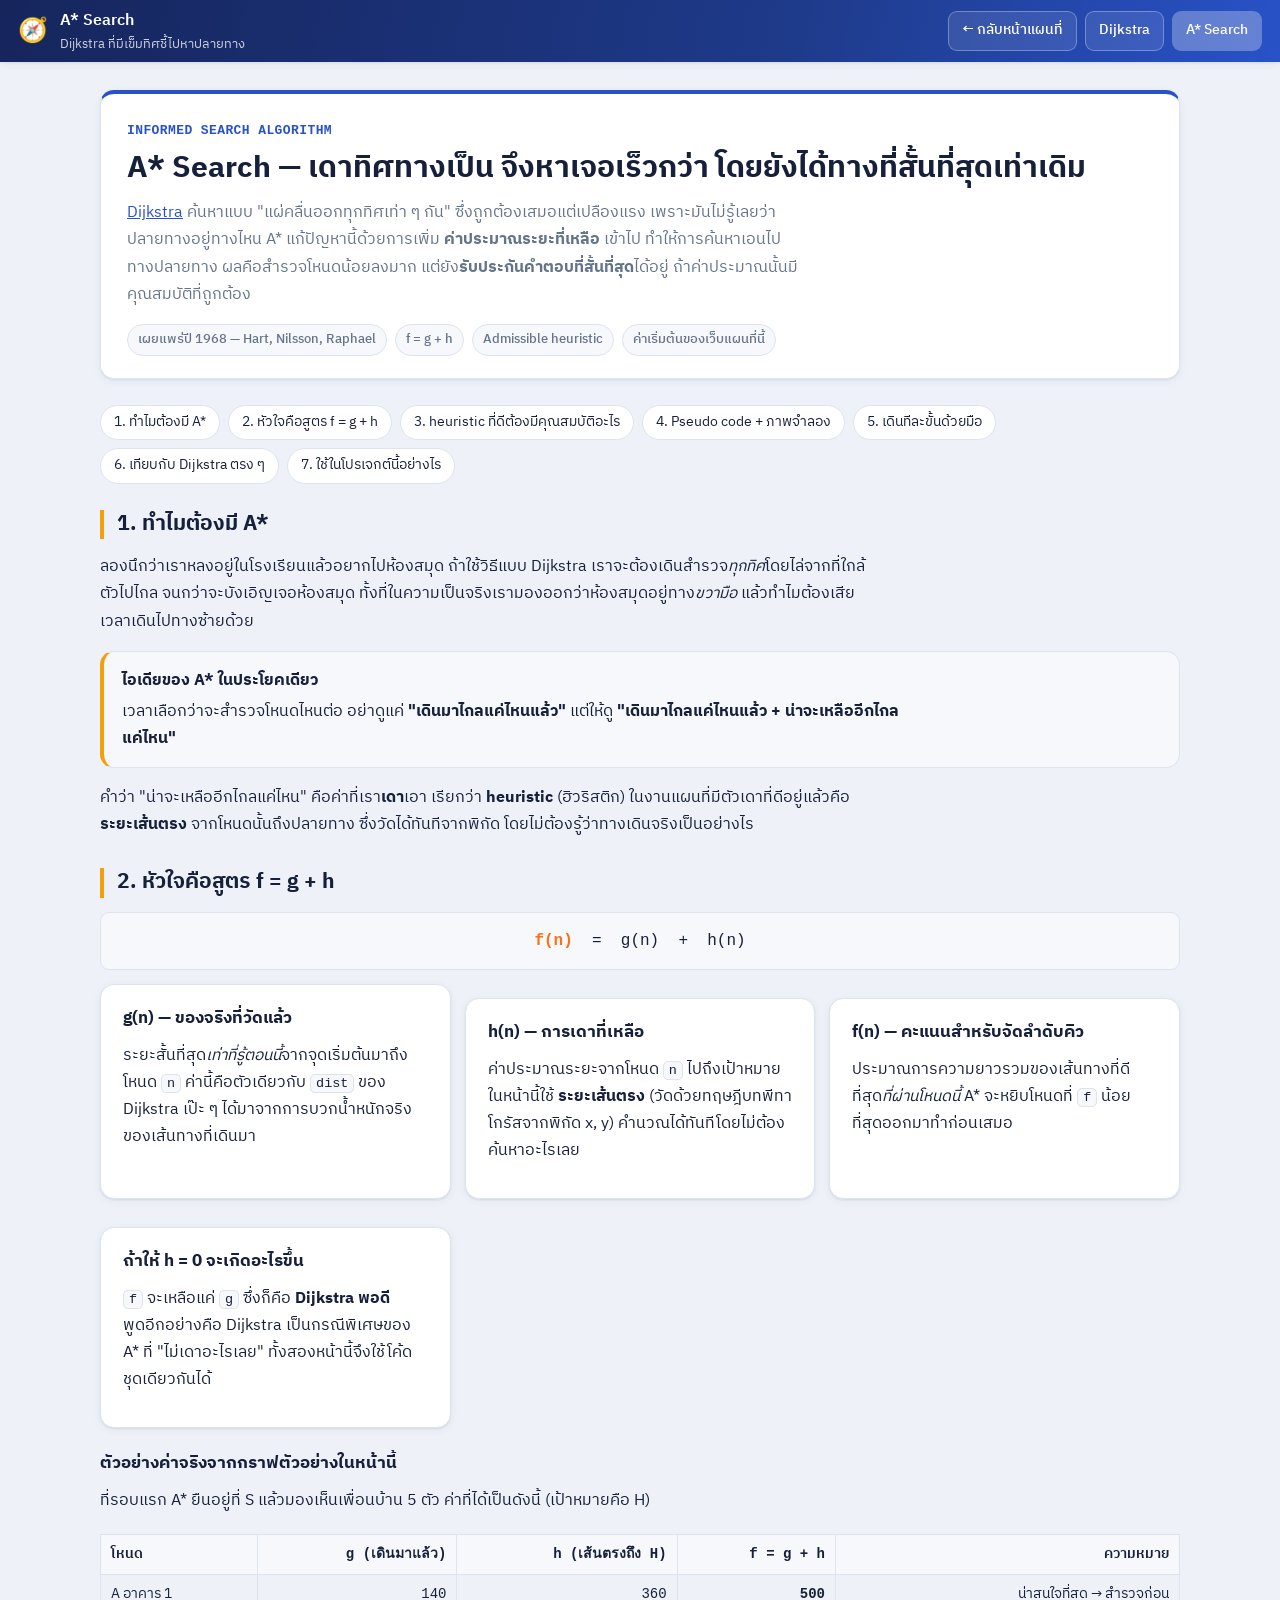
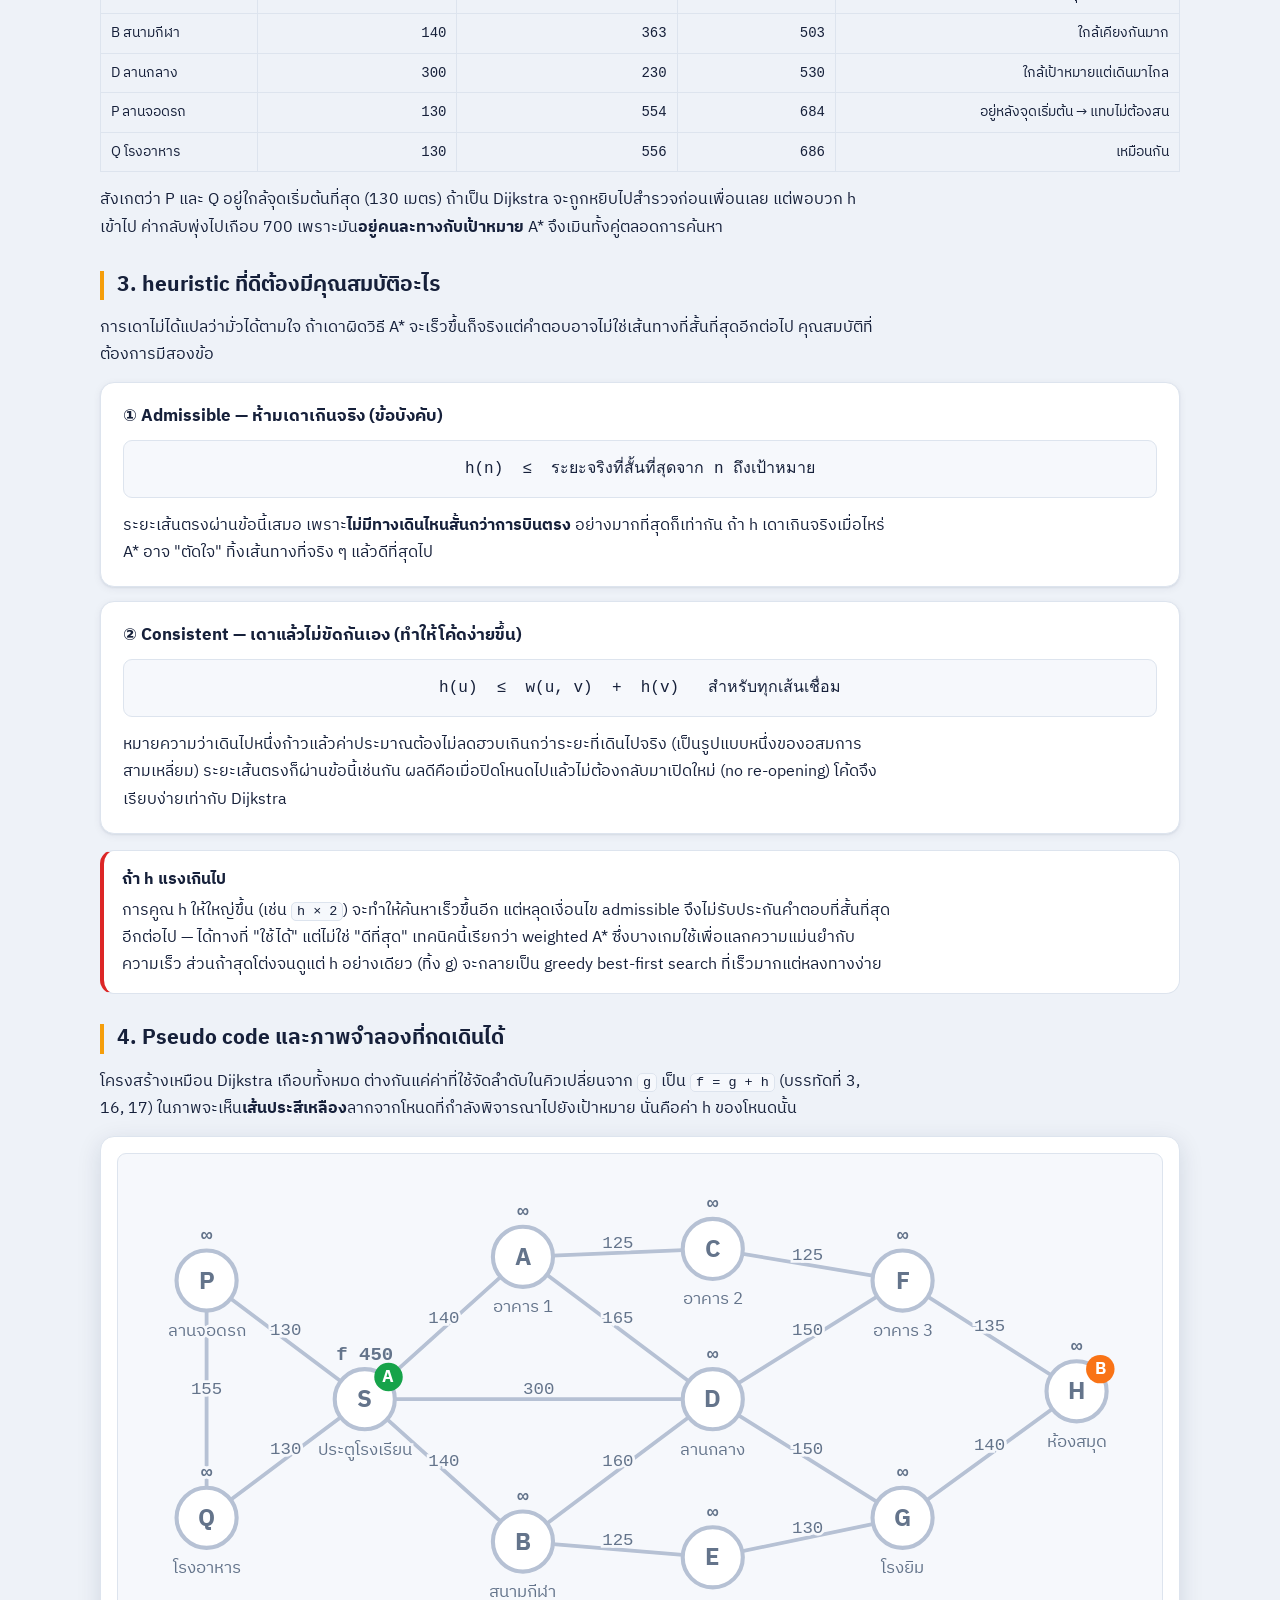
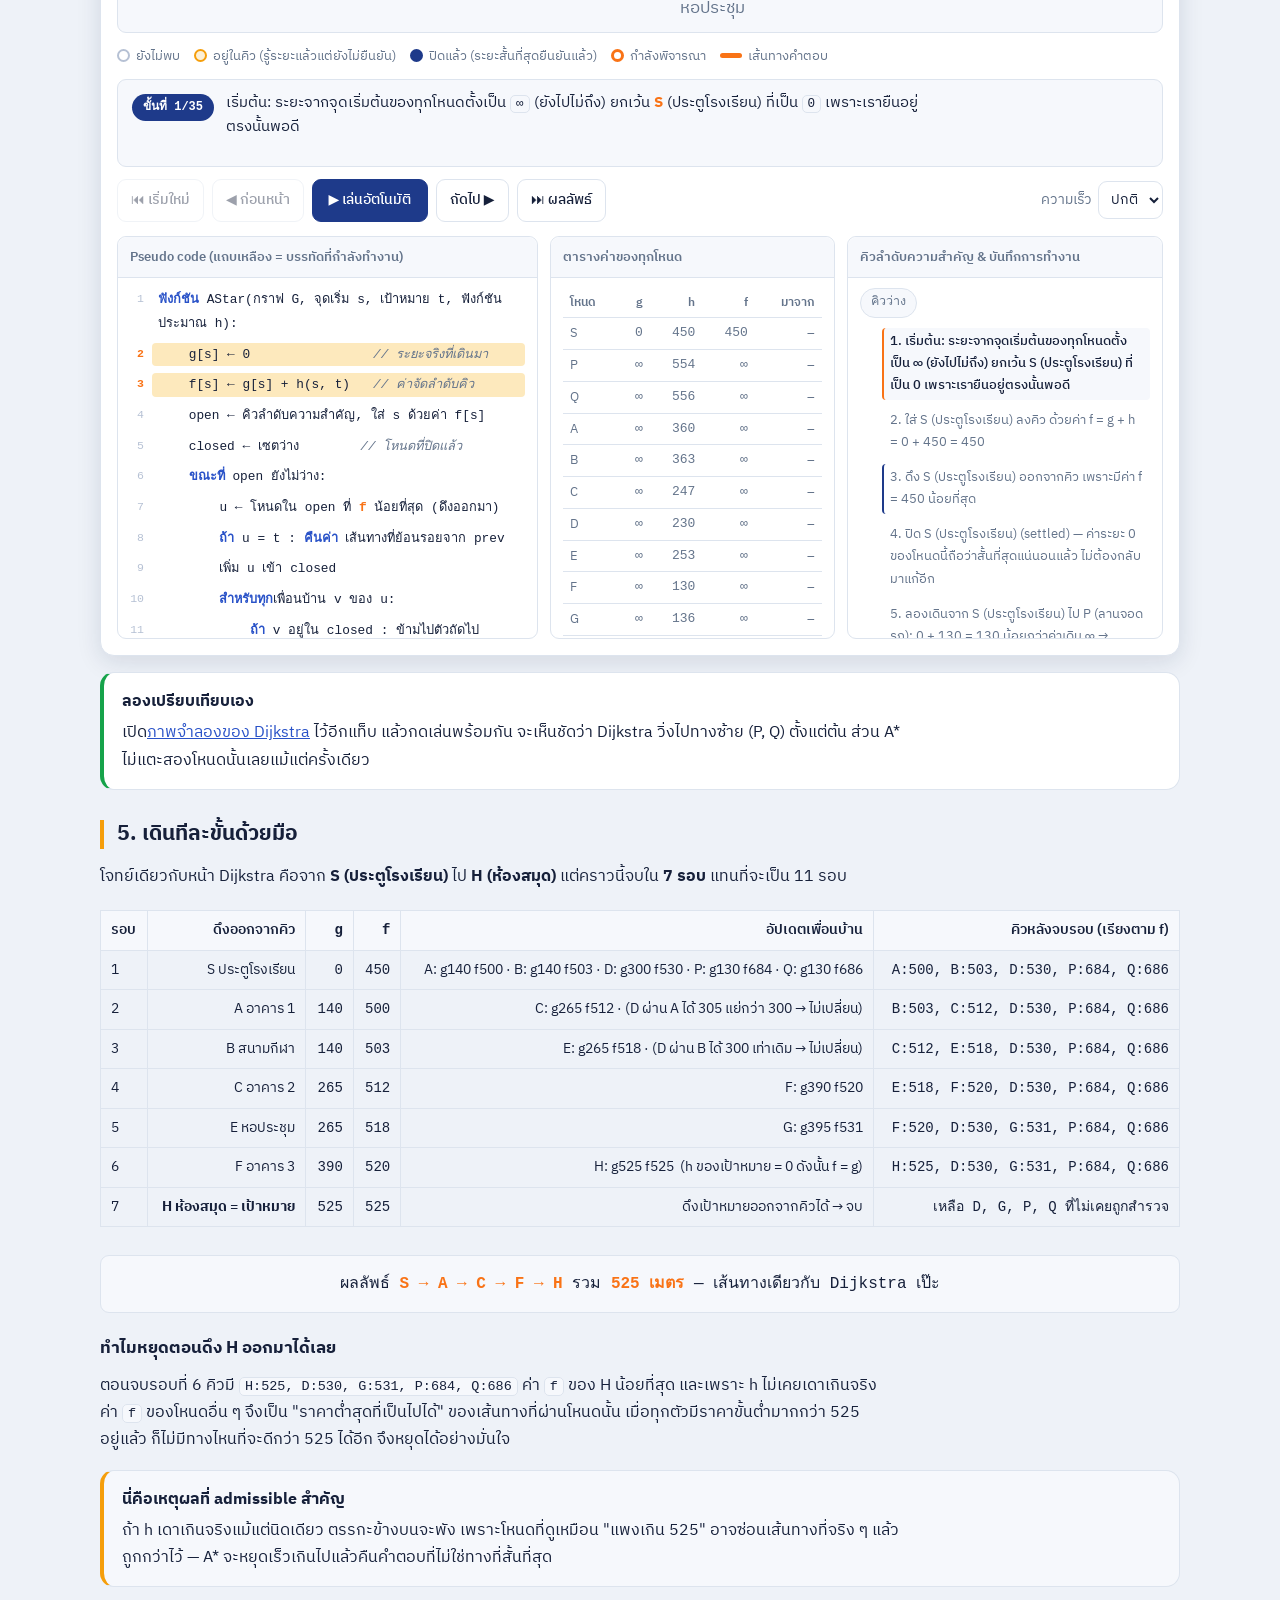
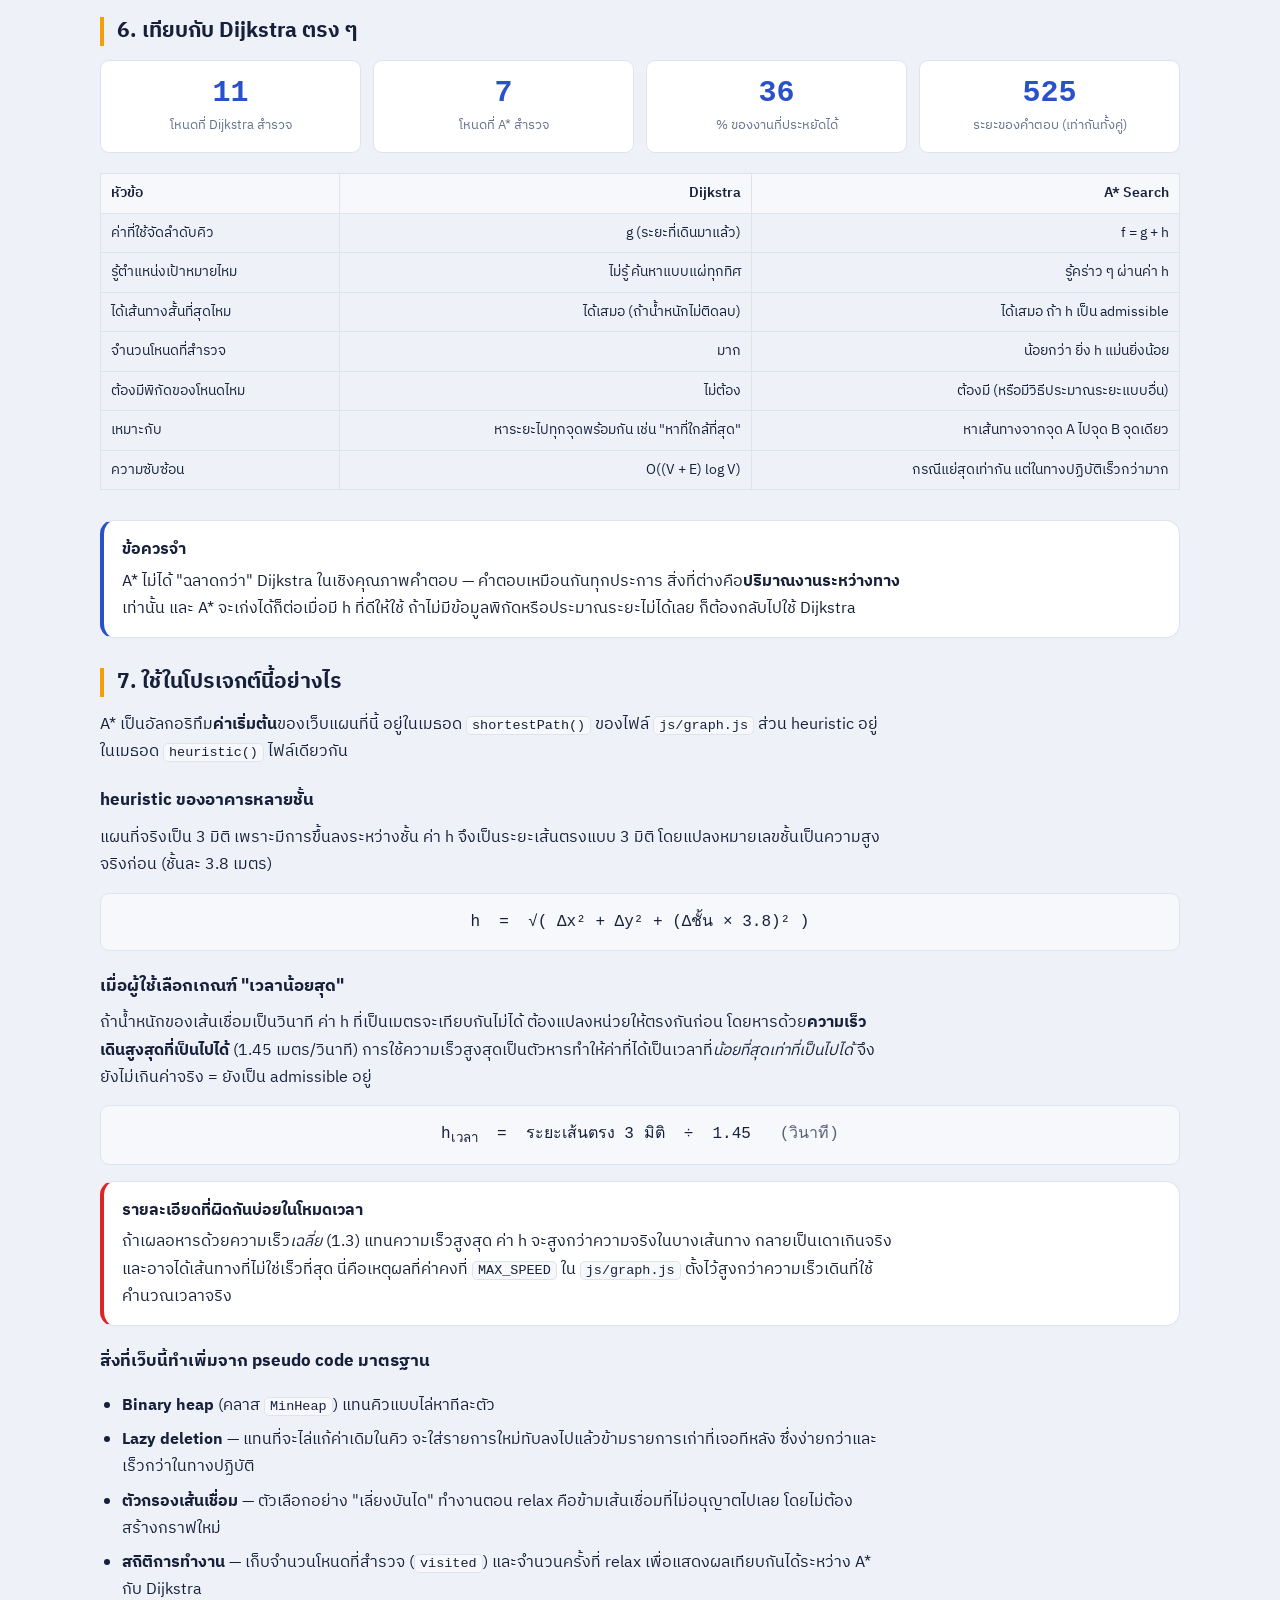
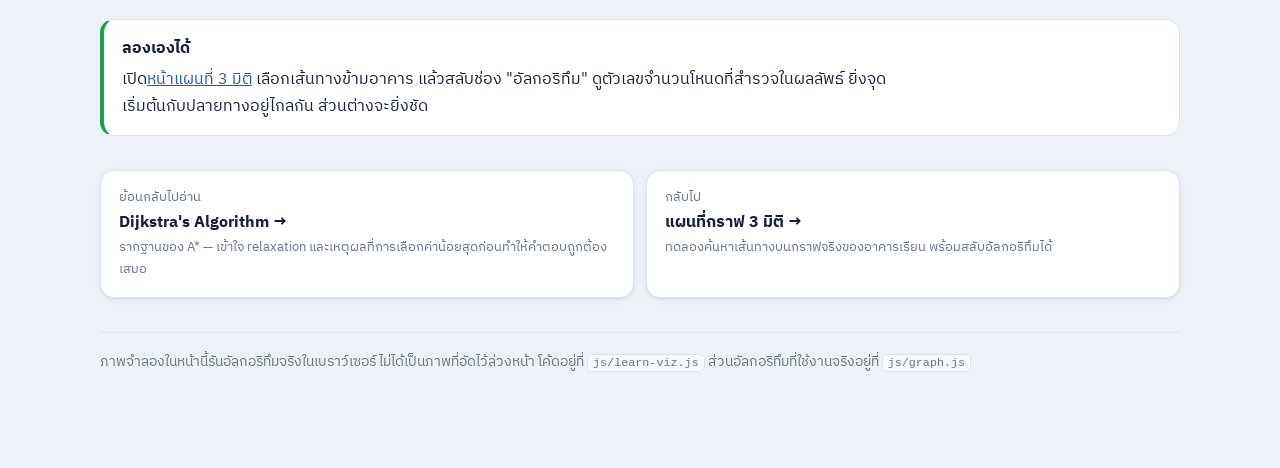
==== astar.html @ 586e984d "เพิ่มหน้าอธิบายอัลกอริทึม Dijkstra และ A* Search หน้าละ 7 หัวข้อ ตั้งแต่แนวคิด pseudo code (ภาษาไทย)" ====
<!DOCTYPE html>
<html lang="th">
<head>
<meta charset="utf-8">
<meta name="viewport" content="width=device-width, initial-scale=1, viewport-fit=cover">
<title>A* Search — อธิบายทีละขั้นพร้อมภาพจำลอง</title>
<meta name="description" content="อธิบายอัลกอริทึม A* Search ตั้งแต่แนวคิด f = g + h ฟังก์ชัน heuristic pseudo code ตัวอย่างการทำงานทีละขั้น จนถึงภาพจำลองแบบกดเล่นได้">
<meta name="theme-color" content="#1e3a8a">
<link rel="preconnect" href="https://fonts.googleapis.com">
<link rel="preconnect" href="https://fonts.gstatic.com" crossorigin>
<link href="https://fonts.googleapis.com/css2?family=IBM+Plex+Sans+Thai:wght@400;500;600;700&display=swap" rel="stylesheet">
<link rel="stylesheet" href="css/learn.css">
<link rel="icon" href="data:image/svg+xml,<svg xmlns='http://www.w3.org/2000/svg' viewBox='0 0 100 100'><text y='.9em' font-size='90'>🧭</text></svg>">
</head>
<body>

<header class="topbar">
  <div class="brand">
    <span class="brand-mark" aria-hidden="true">🧭</span>
    <div class="brand-text">
      <h1>A* Search</h1>
      <p>Dijkstra ที่มีเข็มทิศชี้ไปหาปลายทาง</p>
    </div>
  </div>
  <nav class="topbar-actions">
    <a href="index.html">← กลับหน้าแผนที่</a>
    <a href="dijkstra.html">Dijkstra</a>
    <a href="astar.html" class="is-current">A* Search</a>
  </nav>
</header>

<main class="doc">

  <div class="hero">
    <p class="eyebrow">Informed Search Algorithm</p>
    <h2>A* Search — เดาทิศทางเป็น จึงหาเจอเร็วกว่า โดยยังได้ทางที่สั้นที่สุดเท่าเดิม</h2>
    <p>
      <a href="dijkstra.html">Dijkstra</a> ค้นหาแบบ "แผ่คลื่นออกทุกทิศเท่า ๆ กัน" ซึ่งถูกต้องเสมอแต่เปลืองแรง
      เพราะมันไม่รู้เลยว่าปลายทางอยู่ทางไหน  A* แก้ปัญหานี้ด้วยการเพิ่ม
      <strong>ค่าประมาณระยะที่เหลือ</strong> เข้าไป ทำให้การค้นหาเอนไปทางปลายทาง
      ผลคือสำรวจโหนดน้อยลงมาก แต่ยัง<strong>รับประกันคำตอบที่สั้นที่สุด</strong>ได้อยู่
      ถ้าค่าประมาณนั้นมีคุณสมบัติที่ถูกต้อง
    </p>
    <div class="hero-tags">
      <span class="tag">เผยแพร่ปี 1968 — Hart, Nilsson, Raphael</span>
      <span class="tag">f = g + h</span>
      <span class="tag">Admissible heuristic</span>
      <span class="tag">ค่าเริ่มต้นของเว็บแผนที่นี้</span>
    </div>
  </div>

  <ul class="toc">
    <li><a href="#why">1. ทำไมต้องมี A*</a></li>
    <li><a href="#fgh">2. หัวใจคือสูตร f = g + h</a></li>
    <li><a href="#heuristic">3. heuristic ที่ดีต้องมีคุณสมบัติอะไร</a></li>
    <li><a href="#pseudo">4. Pseudo code + ภาพจำลอง</a></li>
    <li><a href="#walk">5. เดินทีละขั้นด้วยมือ</a></li>
    <li><a href="#compare">6. เทียบกับ Dijkstra ตรง ๆ</a></li>
    <li><a href="#project">7. ใช้ในโปรเจกต์นี้อย่างไร</a></li>
  </ul>

  <!-- ============================================================ -->
  <section class="block" id="why">
    <h3>1. ทำไมต้องมี A*</h3>

    <p>
      ลองนึกว่าเราหลงอยู่ในโรงเรียนแล้วอยากไปห้องสมุด ถ้าใช้วิธีแบบ Dijkstra
      เราจะต้องเดินสำรวจ<em>ทุกทิศ</em>โดยไล่จากที่ใกล้ตัวไปไกล จนกว่าจะบังเอิญเจอห้องสมุด
      ทั้งที่ในความเป็นจริงเรามองออกว่าห้องสมุดอยู่ทาง<em>ขวามือ</em> แล้วทำไมต้องเสียเวลาเดินไปทางซ้ายด้วย
    </p>

    <div class="callout key">
      <strong class="callout-title">ไอเดียของ A* ในประโยคเดียว</strong>
      <p>
        เวลาเลือกว่าจะสำรวจโหนดไหนต่อ อย่าดูแค่ <strong>"เดินมาไกลแค่ไหนแล้ว"</strong>
        แต่ให้ดู <strong>"เดินมาไกลแค่ไหนแล้ว + น่าจะเหลืออีกไกลแค่ไหน"</strong>
      </p>
    </div>

    <p>
      คำว่า "น่าจะเหลืออีกไกลแค่ไหน" คือค่าที่เรา<strong>เดา</strong>เอา เรียกว่า
      <strong>heuristic</strong> (ฮิวริสติก) ในงานแผนที่มีตัวเดาที่ดีอยู่แล้วคือ
      <strong>ระยะเส้นตรง</strong> จากโหนดนั้นถึงปลายทาง ซึ่งวัดได้ทันทีจากพิกัด
      โดยไม่ต้องรู้ว่าทางเดินจริงเป็นอย่างไร
    </p>
  </section>

  <!-- ============================================================ -->
  <section class="block" id="fgh">
    <h3>2. หัวใจคือสูตร f = g + h</h3>

    <div class="formula">
      <b>f(n)</b> &nbsp;=&nbsp; g(n) &nbsp;+&nbsp; h(n)
    </div>

    <div class="grid-2">
      <div class="card">
        <h4>g(n) — ของจริงที่วัดแล้ว</h4>
        <p>
          ระยะสั้นที่สุด<em>เท่าที่รู้ตอนนี้</em>จากจุดเริ่มต้นมาถึงโหนด <code>n</code>
          ค่านี้คือตัวเดียวกับ <code>dist</code> ของ Dijkstra เป๊ะ ๆ ได้มาจากการบวกน้ำหนักจริงของเส้นทางที่เดินมา
        </p>
      </div>
      <div class="card">
        <h4>h(n) — การเดาที่เหลือ</h4>
        <p>
          ค่าประมาณระยะจากโหนด <code>n</code> ไปถึงเป้าหมาย
          ในหน้านี้ใช้ <strong>ระยะเส้นตรง</strong> (วัดด้วยทฤษฎีบทพีทาโกรัสจากพิกัด x, y)
          คำนวณได้ทันทีโดยไม่ต้องค้นหาอะไรเลย
        </p>
      </div>
      <div class="card">
        <h4>f(n) — คะแนนสำหรับจัดลำดับคิว</h4>
        <p>
          ประมาณการความยาวรวมของเส้นทางที่ดีที่สุด<em>ที่ผ่านโหนดนี้</em>
          A* จะหยิบโหนดที่ <code>f</code> น้อยที่สุดออกมาทำก่อนเสมอ
        </p>
      </div>
      <div class="card">
        <h4>ถ้าให้ h = 0 จะเกิดอะไรขึ้น</h4>
        <p>
          <code>f</code> จะเหลือแค่ <code>g</code> ซึ่งก็คือ <strong>Dijkstra พอดี</strong><br>
          พูดอีกอย่างคือ Dijkstra เป็นกรณีพิเศษของ A* ที่ "ไม่เดาอะไรเลย"
          ทั้งสองหน้านี้จึงใช้โค้ดชุดเดียวกันได้
        </p>
      </div>
    </div>

    <h4>ตัวอย่างค่าจริงจากกราฟตัวอย่างในหน้านี้</h4>
    <p>
      ที่รอบแรก A* ยืนอยู่ที่ S แล้วมองเห็นเพื่อนบ้าน 5 ตัว ค่าที่ได้เป็นดังนี้ (เป้าหมายคือ H)
    </p>
    <div class="tbl-wrap">
      <table class="tbl">
        <thead>
          <tr><th>โหนด</th><th class="num">g (เดินมาแล้ว)</th><th class="num">h (เส้นตรงถึง H)</th><th class="num">f = g + h</th><th>ความหมาย</th></tr>
        </thead>
        <tbody>
          <tr><td>A อาคาร 1</td><td class="num">140</td><td class="num">360</td><td class="num"><strong>500</strong></td><td>น่าสนใจที่สุด → สำรวจก่อน</td></tr>
          <tr><td>B สนามกีฬา</td><td class="num">140</td><td class="num">363</td><td class="num">503</td><td>ใกล้เคียงกันมาก</td></tr>
          <tr><td>D ลานกลาง</td><td class="num">300</td><td class="num">230</td><td class="num">530</td><td>ใกล้เป้าหมายแต่เดินมาไกล</td></tr>
          <tr><td>P ลานจอดรถ</td><td class="num">130</td><td class="num">554</td><td class="num">684</td><td>อยู่หลังจุดเริ่มต้น → แทบไม่ต้องสน</td></tr>
          <tr><td>Q โรงอาหาร</td><td class="num">130</td><td class="num">556</td><td class="num">686</td><td>เหมือนกัน</td></tr>
        </tbody>
      </table>
    </div>
    <p>
      สังเกตว่า P และ Q อยู่ใกล้จุดเริ่มต้นที่สุด (130 เมตร) ถ้าเป็น Dijkstra จะถูกหยิบไปสำรวจก่อนเพื่อนเลย
      แต่พอบวก h เข้าไป ค่ากลับพุ่งไปเกือบ 700 เพราะมัน<strong>อยู่คนละทางกับเป้าหมาย</strong>
      A* จึงเมินทั้งคู่ตลอดการค้นหา
    </p>
  </section>

  <!-- ============================================================ -->
  <section class="block" id="heuristic">
    <h3>3. heuristic ที่ดีต้องมีคุณสมบัติอะไร</h3>

    <p>
      การเดาไม่ได้แปลว่ามั่วได้ตามใจ ถ้าเดาผิดวิธี A* จะเร็วขึ้นก็จริงแต่คำตอบอาจไม่ใช่เส้นทางที่สั้นที่สุดอีกต่อไป
      คุณสมบัติที่ต้องการมีสองข้อ
    </p>

    <div class="card">
      <h4>① Admissible — ห้ามเดาเกินจริง (ข้อบังคับ)</h4>
      <div class="formula" style="margin-top:8px">h(n) &nbsp;≤&nbsp; ระยะจริงที่สั้นที่สุดจาก n ถึงเป้าหมาย</div>
      <p style="margin-bottom:0">
        ระยะเส้นตรงผ่านข้อนี้เสมอ เพราะ<strong>ไม่มีทางเดินไหนสั้นกว่าการบินตรง</strong>
        อย่างมากที่สุดก็เท่ากัน ถ้า h เดาเกินจริงเมื่อไหร่ A* อาจ "ตัดใจ" ทิ้งเส้นทางที่จริง ๆ แล้วดีที่สุดไป
      </p>
    </div>

    <div class="card">
      <h4>② Consistent — เดาแล้วไม่ขัดกันเอง (ทำให้โค้ดง่ายขึ้น)</h4>
      <div class="formula" style="margin-top:8px">h(u) &nbsp;≤&nbsp; w(u, v) &nbsp;+&nbsp; h(v) &nbsp;&nbsp;สำหรับทุกเส้นเชื่อม</div>
      <p style="margin-bottom:0">
        หมายความว่าเดินไปหนึ่งก้าวแล้วค่าประมาณต้องไม่ลดฮวบเกินกว่าระยะที่เดินไปจริง
        (เป็นรูปแบบหนึ่งของอสมการสามเหลี่ยม) ระยะเส้นตรงก็ผ่านข้อนี้เช่นกัน
        ผลดีคือเมื่อปิดโหนดไปแล้วไม่ต้องกลับมาเปิดใหม่ (no re-opening) โค้ดจึงเรียบง่ายเท่ากับ Dijkstra
      </p>
    </div>

    <div class="callout warn">
      <strong class="callout-title">ถ้า h แรงเกินไป</strong>
      <p>
        การคูณ h ให้ใหญ่ขึ้น (เช่น <code>h × 2</code>) จะทำให้ค้นหาเร็วขึ้นอีก
        แต่หลุดเงื่อนไข admissible จึงไม่รับประกันคำตอบที่สั้นที่สุดอีกต่อไป — ได้ทางที่ "ใช้ได้" แต่ไม่ใช่ "ดีที่สุด"
        เทคนิคนี้เรียกว่า weighted A* ซึ่งบางเกมใช้เพื่อแลกความแม่นยำกับความเร็ว
        ส่วนถ้าสุดโต่งจนดูแต่ h อย่างเดียว (ทิ้ง g) จะกลายเป็น greedy best-first search ที่เร็วมากแต่หลงทางง่าย
      </p>
    </div>
  </section>

  <!-- ============================================================ -->
  <section class="block" id="pseudo">
    <h3>4. Pseudo code และภาพจำลองที่กดเดินได้</h3>

    <p>
      โครงสร้างเหมือน Dijkstra เกือบทั้งหมด ต่างกันแค่ค่าที่ใช้จัดลำดับในคิวเปลี่ยนจาก <code>g</code> เป็น <code>f = g + h</code>
      (บรรทัดที่ 3, 16, 17)
      ในภาพจะเห็น<strong>เส้นประสีเหลือง</strong>ลากจากโหนดที่กำลังพิจารณาไปยังเป้าหมาย นั่นคือค่า h ของโหนดนั้น
    </p>

    <div class="viz" data-mode="astar">
      <ol class="pc">
<li><span class="k">ฟังก์ชัน</span> AStar(กราฟ G, จุดเริ่ม s, เป้าหมาย t, ฟังก์ชันประมาณ h):</li>
<li>    g[s] ← 0                <span class="c">// ระยะจริงที่เดินมา</span></li>
<li>    f[s] ← g[s] + h(s, t)   <span class="c">// ค่าจัดลำดับคิว</span></li>
<li>    open ← คิวลำดับความสำคัญ, ใส่ s ด้วยค่า f[s]</li>
<li>    closed ← เซตว่าง        <span class="c">// โหนดที่ปิดแล้ว</span></li>
<li>    <span class="k">ขณะที่</span> open ยังไม่ว่าง:</li>
<li>        u ← โหนดใน open ที่ <span class="n">f</span> น้อยที่สุด (ดึงออกมา)</li>
<li>        <span class="k">ถ้า</span> u = t : <span class="k">คืนค่า</span> เส้นทางที่ย้อนรอยจาก prev</li>
<li>        เพิ่ม u เข้า closed</li>
<li>        <span class="k">สำหรับทุก</span>เพื่อนบ้าน v ของ u:</li>
<li>            <span class="k">ถ้า</span> v อยู่ใน closed : ข้ามไปตัวถัดไป</li>
<li>            alt ← g[u] + w(u, v)</li>
<li>            <span class="k">ถ้า</span> alt &lt; g[v] :  <span class="c">// relaxation</span></li>
<li>                g[v] ← alt</li>
<li>                prev[v] ← u</li>
<li>                f[v] ← g[v] + <span class="n">h(v, t)</span>  <span class="c">// ต่างจาก Dijkstra</span></li>
<li>                ใส่ v ลง open ด้วยค่า f[v] (หรืออัปเดตค่าเดิม)</li>
<li>    <span class="k">คืนค่า</span> "ไม่พบเส้นทาง"</li>
      </ol>
    </div>

    <div class="callout tip">
      <strong class="callout-title">ลองเปรียบเทียบเอง</strong>
      <p>
        เปิด<a href="dijkstra.html#pseudo">ภาพจำลองของ Dijkstra</a> ไว้อีกแท็บ แล้วกดเล่นพร้อมกัน
        จะเห็นชัดว่า Dijkstra วิ่งไปทางซ้าย (P, Q) ตั้งแต่ต้น ส่วน A* ไม่แตะสองโหนดนั้นเลยแม้แต่ครั้งเดียว
      </p>
    </div>
  </section>

  <!-- ============================================================ -->
  <section class="block" id="walk">
    <h3>5. เดินทีละขั้นด้วยมือ</h3>

    <p>
      โจทย์เดียวกับหน้า Dijkstra คือจาก <b>S (ประตูโรงเรียน)</b> ไป <b>H (ห้องสมุด)</b>
      แต่คราวนี้จบใน <strong>7 รอบ</strong> แทนที่จะเป็น 11 รอบ
    </p>

    <div class="tbl-wrap">
      <table class="tbl">
        <thead>
          <tr>
            <th>รอบ</th>
            <th>ดึงออกจากคิว</th>
            <th class="num">g</th>
            <th class="num">f</th>
            <th>อัปเดตเพื่อนบ้าน</th>
            <th>คิวหลังจบรอบ (เรียงตาม f)</th>
          </tr>
        </thead>
        <tbody>
          <tr><td>1</td><td>S ประตูโรงเรียน</td><td class="num">0</td><td class="num">450</td>
              <td>A: g140 f500 · B: g140 f503 · D: g300 f530 · P: g130 f684 · Q: g130 f686</td>
              <td class="num">A:500, B:503, D:530, P:684, Q:686</td></tr>
          <tr><td>2</td><td>A อาคาร 1</td><td class="num">140</td><td class="num">500</td>
              <td>C: g265 f512 · (D ผ่าน A ได้ 305 แย่กว่า 300 → ไม่เปลี่ยน)</td>
              <td class="num">B:503, C:512, D:530, P:684, Q:686</td></tr>
          <tr><td>3</td><td>B สนามกีฬา</td><td class="num">140</td><td class="num">503</td>
              <td>E: g265 f518 · (D ผ่าน B ได้ 300 เท่าเดิม → ไม่เปลี่ยน)</td>
              <td class="num">C:512, E:518, D:530, P:684, Q:686</td></tr>
          <tr><td>4</td><td>C อาคาร 2</td><td class="num">265</td><td class="num">512</td>
              <td>F: g390 f520</td>
              <td class="num">E:518, F:520, D:530, P:684, Q:686</td></tr>
          <tr><td>5</td><td>E หอประชุม</td><td class="num">265</td><td class="num">518</td>
              <td>G: g395 f531</td>
              <td class="num">F:520, D:530, G:531, P:684, Q:686</td></tr>
          <tr><td>6</td><td>F อาคาร 3</td><td class="num">390</td><td class="num">520</td>
              <td>H: g525 f525 &nbsp;(h ของเป้าหมาย = 0 ดังนั้น f = g)</td>
              <td class="num">H:525, D:530, G:531, P:684, Q:686</td></tr>
          <tr><td>7</td><td><strong>H ห้องสมุด = เป้าหมาย</strong></td><td class="num">525</td><td class="num">525</td>
              <td>ดึงเป้าหมายออกจากคิวได้ → จบ</td>
              <td class="num">เหลือ D, G, P, Q ที่ไม่เคยถูกสำรวจ</td></tr>
        </tbody>
      </table>
    </div>

    <div class="formula">
      ผลลัพธ์ <b>S → A → C → F → H</b> รวม <b>525 เมตร</b> — เส้นทางเดียวกับ Dijkstra เป๊ะ
    </div>

    <h4>ทำไมหยุดตอนดึง H ออกมาได้เลย</h4>
    <p>
      ตอนจบรอบที่ 6 คิวมี <code>H:525, D:530, G:531, P:684, Q:686</code>
      ค่า <code>f</code> ของ H น้อยที่สุด และเพราะ h ไม่เคยเดาเกินจริง
      ค่า <code>f</code> ของโหนดอื่น ๆ จึงเป็น "ราคาต่ำสุดที่เป็นไปได้" ของเส้นทางที่ผ่านโหนดนั้น
      เมื่อทุกตัวมีราคาขั้นต่ำมากกว่า 525 อยู่แล้ว ก็ไม่มีทางไหนที่จะดีกว่า 525 ได้อีก จึงหยุดได้อย่างมั่นใจ
    </p>

    <div class="callout key">
      <strong class="callout-title">นี่คือเหตุผลที่ admissible สำคัญ</strong>
      <p>
        ถ้า h เดาเกินจริงแม้แต่นิดเดียว ตรรกะข้างบนจะพัง เพราะโหนดที่ดูเหมือน "แพงเกิน 525"
        อาจซ่อนเส้นทางที่จริง ๆ แล้วถูกกว่าไว้ — A* จะหยุดเร็วเกินไปแล้วคืนคำตอบที่ไม่ใช่ทางที่สั้นที่สุด
      </p>
    </div>
  </section>

  <!-- ============================================================ -->
  <section class="block" id="compare">
    <h3>6. เทียบกับ Dijkstra ตรง ๆ</h3>

    <div class="compare">
      <div><b data-stat="dijkstra-expanded">11</b><small>โหนดที่ Dijkstra สำรวจ</small></div>
      <div><b data-stat="astar-expanded">7</b><small>โหนดที่ A* สำรวจ</small></div>
      <div><b data-stat="saved-percent">36</b><small>% ของงานที่ประหยัดได้</small></div>
      <div><b data-stat="cost">525</b><small>ระยะของคำตอบ (เท่ากันทั้งคู่)</small></div>
    </div>

    <div class="tbl-wrap">
      <table class="tbl">
        <thead><tr><th>หัวข้อ</th><th>Dijkstra</th><th>A* Search</th></tr></thead>
        <tbody>
          <tr><td>ค่าที่ใช้จัดลำดับคิว</td><td>g (ระยะที่เดินมาแล้ว)</td><td>f = g + h</td></tr>
          <tr><td>รู้ตำแหน่งเป้าหมายไหม</td><td>ไม่รู้ ค้นหาแบบแผ่ทุกทิศ</td><td>รู้คร่าว ๆ ผ่านค่า h</td></tr>
          <tr><td>ได้เส้นทางสั้นที่สุดไหม</td><td>ได้เสมอ (ถ้าน้ำหนักไม่ติดลบ)</td><td>ได้เสมอ ถ้า h เป็น admissible</td></tr>
          <tr><td>จำนวนโหนดที่สำรวจ</td><td>มาก</td><td>น้อยกว่า ยิ่ง h แม่นยิ่งน้อย</td></tr>
          <tr><td>ต้องมีพิกัดของโหนดไหม</td><td>ไม่ต้อง</td><td>ต้องมี (หรือมีวิธีประมาณระยะแบบอื่น)</td></tr>
          <tr><td>เหมาะกับ</td><td>หาระยะไปทุกจุดพร้อมกัน เช่น "หาที่ใกล้ที่สุด"</td><td>หาเส้นทางจากจุด A ไปจุด B จุดเดียว</td></tr>
          <tr><td>ความซับซ้อน</td><td>O((V + E) log V)</td><td>กรณีแย่สุดเท่ากัน แต่ในทางปฏิบัติเร็วกว่ามาก</td></tr>
        </tbody>
      </table>
    </div>

    <div class="callout">
      <strong class="callout-title">ข้อควรจำ</strong>
      <p>
        A* ไม่ได้ "ฉลาดกว่า" Dijkstra ในเชิงคุณภาพคำตอบ — คำตอบเหมือนกันทุกประการ
        สิ่งที่ต่างคือ<strong>ปริมาณงานระหว่างทาง</strong>เท่านั้น และ A* จะเก่งได้ก็ต่อเมื่อมี h ที่ดีให้ใช้
        ถ้าไม่มีข้อมูลพิกัดหรือประมาณระยะไม่ได้เลย ก็ต้องกลับไปใช้ Dijkstra
      </p>
    </div>
  </section>

  <!-- ============================================================ -->
  <section class="block" id="project">
    <h3>7. ใช้ในโปรเจกต์นี้อย่างไร</h3>

    <p>
      A* เป็นอัลกอริทึม<strong>ค่าเริ่มต้น</strong>ของเว็บแผนที่นี้ อยู่ในเมธอด <code>shortestPath()</code>
      ของไฟล์ <code>js/graph.js</code> ส่วน heuristic อยู่ในเมธอด <code>heuristic()</code> ไฟล์เดียวกัน
    </p>

    <h4>heuristic ของอาคารหลายชั้น</h4>
    <p>
      แผนที่จริงเป็น 3 มิติ เพราะมีการขึ้นลงระหว่างชั้น ค่า h จึงเป็นระยะเส้นตรงแบบ 3 มิติ
      โดยแปลงหมายเลขชั้นเป็นความสูงจริงก่อน (ชั้นละ 3.8 เมตร)
    </p>
    <div class="formula">
      h &nbsp;=&nbsp; √( Δx² + Δy² + (Δชั้น × 3.8)² )
    </div>

    <h4>เมื่อผู้ใช้เลือกเกณฑ์ "เวลาน้อยสุด"</h4>
    <p>
      ถ้าน้ำหนักของเส้นเชื่อมเป็นวินาที ค่า h ที่เป็นเมตรจะเทียบกันไม่ได้ ต้องแปลงหน่วยให้ตรงกันก่อน
      โดยหารด้วย<strong>ความเร็วเดินสูงสุดที่เป็นไปได้</strong> (1.45 เมตร/วินาที)
      การใช้ความเร็วสูงสุดเป็นตัวหารทำให้ค่าที่ได้เป็นเวลาที่<em>น้อยที่สุดเท่าที่เป็นไปได้</em>
      จึงยังไม่เกินค่าจริง = ยังเป็น admissible อยู่
    </p>
    <div class="formula">
      h<sub>เวลา</sub> &nbsp;=&nbsp; ระยะเส้นตรง 3 มิติ &nbsp;÷&nbsp; 1.45 &nbsp;&nbsp;<span style="opacity:.7">(วินาที)</span>
    </div>

    <div class="callout warn">
      <strong class="callout-title">รายละเอียดที่ผิดกันบ่อยในโหมดเวลา</strong>
      <p>
        ถ้าเผลอหารด้วยความเร็ว<em>เฉลี่ย</em> (1.3) แทนความเร็วสูงสุด ค่า h จะสูงกว่าความจริงในบางเส้นทาง
        กลายเป็นเดาเกินจริงและอาจได้เส้นทางที่ไม่ใช่เร็วที่สุด นี่คือเหตุผลที่ค่าคงที่
        <code>MAX_SPEED</code> ใน <code>js/graph.js</code> ตั้งไว้สูงกว่าความเร็วเดินที่ใช้คำนวณเวลาจริง
      </p>
    </div>

    <h4>สิ่งที่เว็บนี้ทำเพิ่มจาก pseudo code มาตรฐาน</h4>
    <ul>
      <li><strong>Binary heap</strong> (คลาส <code>MinHeap</code>) แทนคิวแบบไล่หาทีละตัว</li>
      <li><strong>Lazy deletion</strong> — แทนที่จะไล่แก้ค่าเดิมในคิว จะใส่รายการใหม่ทับลงไปแล้วข้ามรายการเก่าที่เจอทีหลัง
        ซึ่งง่ายกว่าและเร็วกว่าในทางปฏิบัติ</li>
      <li><strong>ตัวกรองเส้นเชื่อม</strong> — ตัวเลือกอย่าง "เลี่ยงบันได" ทำงานตอน relax
        คือข้ามเส้นเชื่อมที่ไม่อนุญาตไปเลย โดยไม่ต้องสร้างกราฟใหม่</li>
      <li><strong>สถิติการทำงาน</strong> — เก็บจำนวนโหนดที่สำรวจ (<code>visited</code>) และจำนวนครั้งที่ relax
        เพื่อแสดงผลเทียบกันได้ระหว่าง A* กับ Dijkstra</li>
    </ul>

    <div class="callout tip">
      <strong class="callout-title">ลองเองได้</strong>
      <p>
        เปิด<a href="index.html">หน้าแผนที่ 3 มิติ</a> เลือกเส้นทางข้ามอาคาร แล้วสลับช่อง "อัลกอริทึม"
        ดูตัวเลขจำนวนโหนดที่สำรวจในผลลัพธ์ ยิ่งจุดเริ่มต้นกับปลายทางอยู่ไกลกัน ส่วนต่างจะยิ่งชัด
      </p>
    </div>
  </section>

  <nav class="next-nav">
    <a href="dijkstra.html">
      <small>ย้อนกลับไปอ่าน</small>
      <strong>Dijkstra's Algorithm →</strong>
      <small>รากฐานของ A* — เข้าใจ relaxation และเหตุผลที่การเลือกค่าน้อยสุดก่อนทำให้คำตอบถูกต้องเสมอ</small>
    </a>
    <a href="index.html">
      <small>กลับไป</small>
      <strong>แผนที่กราฟ 3 มิติ →</strong>
      <small>ทดลองค้นหาเส้นทางบนกราฟจริงของอาคารเรียน พร้อมสลับอัลกอริทึมได้</small>
    </a>
  </nav>

  <p class="doc-foot">
    ภาพจำลองในหน้านี้รันอัลกอริทึมจริงในเบราว์เซอร์ ไม่ได้เป็นภาพที่อัดไว้ล่วงหน้า
    โค้ดอยู่ที่ <code>js/learn-viz.js</code> ส่วนอัลกอริทึมที่ใช้งานจริงอยู่ที่ <code>js/graph.js</code>
  </p>

</main>

<script src="js/learn-viz.js"></script>
</body>
</html>
---- css/learn.css ----
/* =============================================================
 * learn.css — หน้าอธิบายอัลกอริทึม (Dijkstra / A* Search)
 * เป็นไฟล์อิสระจาก style.css เพราะหน้านี้เป็นเอกสารที่เลื่อนอ่านได้
 * ============================================================= */

:root {
  --navy-900: #16255c;
  --navy-800: #1e3a8a;
  --navy-600: #2952c8;
  --accent: #f59e0b;
  --route: #f97316;

  --bg: #eef2f8;
  --surface: #ffffff;
  --surface-2: #f6f8fc;
  --border: #dde4ee;
  --text: #16203a;
  --text-muted: #64748b;

  --settled: #1e3a8a;   /* โหนดที่ปิดแล้ว */
  --open: #f59e0b;      /* โหนดที่อยู่ในคิว */
  --current: #f97316;   /* โหนดที่กำลังพิจารณา */
  --unseen: #b6c1d4;    /* ยังไม่พบ */
  --good: #16a34a;
  --bad: #dc2626;

  --shadow-sm: 0 1px 2px rgba(20, 34, 68, .07), 0 2px 8px rgba(20, 34, 68, .06);
  --shadow-md: 0 6px 24px rgba(20, 34, 68, .12);
  --radius: 14px;
  --radius-sm: 9px;
  --mono: ui-monospace, SFMono-Regular, "Cascadia Mono", Consolas, monospace;
}

@media (prefers-color-scheme: dark) {
  :root {
    --bg: #0d1424;
    --surface: #161f34;
    --surface-2: #1d2740;
    --border: #2b3752;
    --text: #e8edf7;
    --text-muted: #93a2bd;
    --navy-800: #3b62d6;
    --navy-600: #4f7bef;
    --settled: #4f7bef;
    --unseen: #46536e;
    --good: #4ade80;
    --bad: #f87171;
    --shadow-sm: 0 1px 2px rgba(0, 0, 0, .4);
    --shadow-md: 0 8px 30px rgba(0, 0, 0, .5);
  }
}

* { box-sizing: border-box; }

html { scroll-behavior: smooth; scroll-padding-top: 80px; }

body {
  margin: 0;
  font-family: "IBM Plex Sans Thai", "Noto Sans Thai", Sarabun, system-ui, -apple-system, sans-serif;
  background: var(--bg);
  color: var(--text);
  font-size: 15.5px;
  line-height: 1.75;
}

.sr-only {
  position: absolute; width: 1px; height: 1px;
  padding: 0; margin: -1px; overflow: hidden;
  clip: rect(0 0 0 0); white-space: nowrap; border: 0;
}

code {
  font-family: var(--mono);
  font-size: .87em;
  background: var(--surface-2);
  border: 1px solid var(--border);
  border-radius: 5px;
  padding: 1px 5px;
}

a { color: var(--navy-600); }

/* ---------------------------- แถบบน ---------------------------- */
.topbar {
  position: sticky;
  top: 0;
  z-index: 40;
  display: flex;
  align-items: center;
  justify-content: space-between;
  gap: 16px;
  height: 62px;
  padding: 0 18px;
  background: linear-gradient(102deg, var(--navy-900), var(--navy-800) 62%, var(--navy-600));
  color: #fff;
  box-shadow: var(--shadow-sm);
}
.brand { display: flex; align-items: center; gap: 12px; min-width: 0; }
.brand-mark { font-size: 24px; line-height: 1; }
.brand-text h1 { margin: 0; font-size: 15.5px; font-weight: 600; }
.brand-text p { margin: 0; font-size: 12.5px; opacity: .78; }
.topbar-actions { display: flex; gap: 8px; flex-shrink: 0; }
.topbar-actions a {
  font-size: 13.5px;
  font-weight: 500;
  color: #fff;
  text-decoration: none;
  border: 1px solid rgba(255, 255, 255, .3);
  background: rgba(255, 255, 255, .1);
  border-radius: var(--radius-sm);
  padding: 7px 13px;
  white-space: nowrap;
  transition: background .16s;
}
.topbar-actions a:hover { background: rgba(255, 255, 255, .22); }
.topbar-actions a.is-current { background: rgba(255, 255, 255, .28); border-color: transparent; }

@media (max-width: 640px) {
  .brand-text p { display: none; }
  .topbar-actions a { padding: 7px 10px; font-size: 12.5px; }
}

/* ---------------------------- โครงหน้า ---------------------------- */
.doc {
  max-width: 1120px;
  margin: 0 auto;
  padding: 28px 20px 80px;
}

.hero {
  background: var(--surface);
  border: 1px solid var(--border);
  border-radius: var(--radius);
  box-shadow: var(--shadow-sm);
  padding: 26px 26px 22px;
  margin-bottom: 26px;
  border-top: 4px solid var(--navy-600);
}
.hero .eyebrow {
  margin: 0 0 6px;
  font-size: 13px;
  font-weight: 600;
  letter-spacing: .4px;
  color: var(--navy-600);
  text-transform: uppercase;
  font-family: var(--mono);
}
.hero h2 { margin: 0 0 10px; font-size: 30px; line-height: 1.35; }
.hero p { margin: 0; color: var(--text-muted); max-width: 68ch; }
.hero .hero-tags { display: flex; flex-wrap: wrap; gap: 8px; margin-top: 16px; }
.tag {
  font-size: 12.5px;
  font-weight: 500;
  padding: 4px 10px;
  border-radius: 999px;
  background: var(--surface-2);
  border: 1px solid var(--border);
  color: var(--text-muted);
}

.toc {
  display: flex;
  flex-wrap: wrap;
  gap: 8px;
  margin: 0 0 26px;
  padding: 0;
  list-style: none;
}
.toc a {
  display: inline-block;
  font-size: 13.5px;
  text-decoration: none;
  color: var(--text);
  background: var(--surface);
  border: 1px solid var(--border);
  border-radius: 999px;
  padding: 5px 13px;
}
.toc a:hover { border-color: var(--navy-600); color: var(--navy-600); }

section.block { margin: 0 0 30px; }
section.block > h3 {
  font-size: 21px;
  margin: 0 0 14px;
  padding-left: 13px;
  border-left: 4px solid var(--accent);
  line-height: 1.4;
}
section.block h4 { font-size: 16.5px; margin: 22px 0 8px; }
section.block p { margin: 0 0 14px; max-width: 78ch; }
section.block ul, section.block ol { max-width: 78ch; padding-left: 22px; }
section.block li { margin-bottom: 7px; }

.card {
  background: var(--surface);
  border: 1px solid var(--border);
  border-radius: var(--radius);
  box-shadow: var(--shadow-sm);
  padding: 20px 22px;
}
.card + .card { margin-top: 14px; }
.card h4:first-child { margin-top: 0; }

.grid-2 {
  display: grid;
  grid-template-columns: repeat(auto-fit, minmax(280px, 1fr));
  gap: 14px;
}

.callout {
  border-radius: var(--radius);
  padding: 15px 18px;
  margin: 16px 0;
  border: 1px solid var(--border);
  background: var(--surface);
  border-left: 4px solid var(--navy-600);
}
.callout p:last-child { margin-bottom: 0; }
.callout strong.callout-title { display: block; margin-bottom: 4px; }
.callout.tip { border-left-color: var(--good); }
.callout.warn { border-left-color: var(--bad); }
.callout.key { border-left-color: var(--accent); background: var(--surface-2); }

.formula {
  font-family: var(--mono);
  font-size: 16px;
  text-align: center;
  background: var(--surface-2);
  border: 1px solid var(--border);
  border-radius: var(--radius-sm);
  padding: 14px 12px;
  margin: 14px 0;
  overflow-x: auto;
  white-space: nowrap;
}
.formula b { color: var(--route); }

/* ตารางทั่วไป */
.tbl {
  width: 100%;
  border-collapse: collapse;
  font-size: 14px;
  margin: 6px 0 14px;
}
.tbl th, .tbl td {
  border: 1px solid var(--border);
  padding: 7px 10px;
  text-align: right;
}
.tbl th:first-child, .tbl td:first-child { text-align: left; }
.tbl thead th { background: var(--surface-2); font-weight: 600; }
.tbl td.num, .tbl th.num { font-family: var(--mono); }
.tbl-wrap { overflow-x: auto; }

/* ---------------------------- ตัวจำลองการทำงาน ---------------------------- */
.viz {
  background: var(--surface);
  border: 1px solid var(--border);
  border-radius: var(--radius);
  box-shadow: var(--shadow-md);
  padding: 16px;
  margin: 8px 0 16px;
}

.viz-stage { position: relative; }
/* จอแคบ: ให้ภาพกราฟเลื่อนแนวนอนได้แทนที่จะย่อจนอ่านไม่ออก */
@media (max-width: 700px) {
  .viz-stage { overflow-x: auto; }
  .viz-svg { min-width: 560px; }
}
.viz-svg {
  display: block;
  width: 100%;
  height: auto;
  background: var(--surface-2);
  border: 1px solid var(--border);
  border-radius: var(--radius-sm);
  touch-action: manipulation;
}

/* เส้นเชื่อม */
.vz-edge { stroke: var(--unseen); stroke-width: 2.4; stroke-linecap: round; transition: stroke .2s, stroke-width .2s, opacity .2s; }
.vz-edge.is-tree { stroke: var(--settled); stroke-width: 3.2; opacity: .55; }
.vz-edge.is-active { stroke: var(--current); stroke-width: 4.6; stroke-dasharray: 7 5; }
.vz-edge.is-path { stroke: var(--route); stroke-width: 5.5; opacity: 1; }
.vz-wlabel { font-family: var(--mono); font-size: 11px; fill: var(--text-muted); paint-order: stroke; stroke: var(--surface-2); stroke-width: 3.5px; }
.vz-hline { stroke: var(--accent); stroke-width: 2; stroke-dasharray: 4 6; opacity: .9; }
.vz-hlabel { font-family: var(--mono); font-size: 12px; font-weight: 700; fill: var(--accent); paint-order: stroke; stroke: var(--surface-2); stroke-width: 4px; }

/* โหนด */
.vz-node { cursor: pointer; }
.vz-node circle.vz-body {
  fill: var(--surface);
  stroke: var(--unseen);
  stroke-width: 2.6;
  transition: fill .2s, stroke .2s;
}
.vz-node .vz-id { font-size: 15px; font-weight: 700; fill: var(--text-muted); text-anchor: middle; dominant-baseline: central; pointer-events: none; }
.vz-node .vz-name { font-size: 11px; fill: var(--text-muted); text-anchor: middle; paint-order: stroke; stroke: var(--surface-2); stroke-width: 3.5px; pointer-events: none; }
.vz-node .vz-cost {
  font-family: var(--mono); font-size: 12px; font-weight: 700;
  fill: var(--text-muted); text-anchor: middle;
  paint-order: stroke; stroke: var(--surface-2); stroke-width: 4px; pointer-events: none;
}
.vz-node.is-open circle.vz-body { fill: #fdf0d5; stroke: var(--open); }
.vz-node.is-open .vz-id, .vz-node.is-open .vz-cost { fill: #b45309; }
.vz-node.is-settled circle.vz-body { fill: var(--settled); stroke: var(--settled); }
.vz-node.is-settled .vz-id { fill: #fff; }
.vz-node.is-settled .vz-cost { fill: var(--settled); }
.vz-node.is-current circle.vz-body { stroke: var(--current); stroke-width: 5; }
.vz-node.is-path circle.vz-body { stroke: var(--route); stroke-width: 5; }
.vz-node .vz-ring { fill: none; stroke: var(--current); stroke-width: 2; opacity: 0; }
.vz-node.is-current .vz-ring { opacity: .55; animation: vzpulse 1.4s ease-out infinite; }
@keyframes vzpulse {
  from { r: 20px; opacity: .6; }
  to   { r: 34px; opacity: 0; }
}
.vz-pin {
  font-size: 10.5px; font-weight: 700; text-anchor: middle; dominant-baseline: central;
  fill: #fff; pointer-events: none;
}
.vz-pin-bg { stroke: none; }

@media (prefers-color-scheme: dark) {
  .vz-node.is-open circle.vz-body { fill: #4a3410; }
  .vz-node.is-open .vz-id, .vz-node.is-open .vz-cost { fill: var(--open); }
}

/* คำบรรยายขั้นตอนปัจจุบัน */
.viz-narrate {
  display: flex;
  gap: 12px;
  align-items: flex-start;
  margin-top: 12px;
  padding: 12px 14px;
  background: var(--surface-2);
  border: 1px solid var(--border);
  border-radius: var(--radius-sm);
  min-height: 72px;
}
.viz-stepno {
  flex-shrink: 0;
  font-family: var(--mono);
  font-size: 12px;
  font-weight: 700;
  color: #fff;
  background: var(--navy-800);
  border-radius: 999px;
  padding: 3px 11px;
  margin-top: 2px;
}
.viz-text { margin: 0; font-size: 14.5px; line-height: 1.65; }
.viz-text b { color: var(--route); }
.viz-text .ok { color: var(--good); font-weight: 600; }
.viz-text .no { color: var(--text-muted); }
.viz-text code { white-space: nowrap; }

/* ปุ่มควบคุม */
.viz-controls {
  display: flex;
  flex-wrap: wrap;
  align-items: center;
  gap: 8px;
  margin-top: 12px;
}
.viz-controls button {
  font: inherit;
  font-size: 14px;
  font-weight: 500;
  border: 1px solid var(--border);
  background: var(--surface);
  color: var(--text);
  border-radius: var(--radius-sm);
  padding: 8px 13px;
  cursor: pointer;
  transition: background .15s, border-color .15s;
}
.viz-controls button:hover:not(:disabled) { background: var(--surface-2); border-color: var(--navy-600); }
.viz-controls button:disabled { opacity: .42; cursor: default; }
.viz-controls .primary {
  background: var(--navy-800);
  border-color: var(--navy-800);
  color: #fff;
  min-width: 116px;
}
.viz-controls .primary:hover:not(:disabled) { background: var(--navy-600); border-color: var(--navy-600); }
.viz-controls .spacer { flex: 1 1 auto; }
.viz-controls label { font-size: 13.5px; color: var(--text-muted); display: flex; align-items: center; gap: 6px; }
.viz-controls select {
  font: inherit; font-size: 13.5px;
  border: 1px solid var(--border); background: var(--surface); color: var(--text);
  border-radius: var(--radius-sm); padding: 6px 8px;
}

.viz-panels {
  display: grid;
  grid-template-columns: minmax(0, 1.4fr) minmax(0, .95fr) minmax(0, 1.05fr);
  gap: 12px;
  margin-top: 14px;
}
@media (max-width: 900px) {
  .viz-panels { grid-template-columns: 1fr; }
}
.viz-panel {
  border: 1px solid var(--border);
  border-radius: var(--radius-sm);
  background: var(--surface);
  min-width: 0;
  display: flex;
  flex-direction: column;
}
.viz-panel > h5 {
  margin: 0;
  font-size: 13px;
  font-weight: 600;
  color: var(--text-muted);
  padding: 9px 12px;
  border-bottom: 1px solid var(--border);
  background: var(--surface-2);
  border-radius: var(--radius-sm) var(--radius-sm) 0 0;
}
.viz-panel-body { padding: 10px 12px; overflow: auto; max-height: 360px; }

/* pseudo code */
.pc { margin: 0; padding: 0 0 0 34px; list-style: none; counter-reset: pcline; }
.pc li {
  position: relative;
  font-family: var(--mono);
  font-size: 12.8px;
  line-height: 1.85;
  white-space: pre-wrap;
  margin: 0;
  padding: 0 6px;
  border-radius: 4px;
  counter-increment: pcline;
  transition: background .18s;
}
.pc li::before {
  content: counter(pcline);
  position: absolute;
  left: -30px;
  width: 22px;
  text-align: right;
  color: var(--unseen);
  font-size: 11.5px;
}
.pc li.is-hl { background: #fde9bd; }
.pc li.is-hl::before { color: var(--route); font-weight: 700; }
.pc .k { color: var(--navy-600); font-weight: 600; }
.pc .c { color: var(--text-muted); font-style: italic; }
.pc .n { color: var(--route); font-weight: 600; }
@media (prefers-color-scheme: dark) {
  .pc .k { color: #7aa2ff; }
  .pc li.is-hl { background: #5a4512; }
}

/* ตารางสถานะ */
.vz-table { width: 100%; border-collapse: collapse; font-size: 13px; }
.vz-table th, .vz-table td { padding: 4px 7px; border-bottom: 1px solid var(--border); text-align: right; white-space: nowrap; }
.vz-table th:first-child, .vz-table td:first-child { text-align: left; }
.vz-table thead th { color: var(--text-muted); font-weight: 600; font-size: 12px; }
.vz-table td.num { font-family: var(--mono); }
.vz-table tr.is-settled td { color: var(--settled); font-weight: 600; }
.vz-table tr.is-open td { color: #b45309; }
.vz-table tr.is-current td { background: #fde9bd; }
.vz-table tr.is-unseen td { color: var(--text-muted); }
@media (prefers-color-scheme: dark) {
  .vz-table tr.is-open td { color: var(--open); }
  .vz-table tr.is-current td { background: #40320f; }
}

/* คิวและบันทึก */
.vz-queue { display: flex; flex-wrap: wrap; gap: 6px; margin-bottom: 10px; }
.vz-chip {
  font-family: var(--mono);
  font-size: 12.5px;
  border-radius: 999px;
  padding: 3px 10px;
  background: #fdf0d5;
  border: 1px solid var(--open);
  color: #b45309;
}
.vz-chip.is-min { background: var(--open); color: #fff; font-weight: 700; }
.vz-chip.empty { background: var(--surface-2); border-color: var(--border); color: var(--text-muted); }
@media (prefers-color-scheme: dark) {
  .vz-chip { background: #4a3410; color: var(--open); }
  .vz-chip.is-min { color: #1a1200; }
}

.vz-log { list-style: none; margin: 0; padding: 0; font-size: 12.6px; }
.vz-log li { padding: 3px 6px; border-radius: 4px; color: var(--text-muted); border-left: 2px solid transparent; }
.vz-log li.is-now { background: var(--surface-2); color: var(--text); border-left-color: var(--route); font-weight: 500; }
.vz-log li.pop { border-left-color: var(--settled); }

/* คำอธิบายสัญลักษณ์ */
.vz-legend { display: flex; flex-wrap: wrap; gap: 14px; margin-top: 12px; font-size: 13px; color: var(--text-muted); }
.vz-legend span { display: inline-flex; align-items: center; gap: 6px; }
.vz-dot { width: 13px; height: 13px; border-radius: 50%; border: 2.4px solid var(--unseen); background: var(--surface); }
.vz-dot.open { border-color: var(--open); background: #fdf0d5; }
.vz-dot.settled { border-color: var(--settled); background: var(--settled); }
.vz-dot.current { border-color: var(--current); border-width: 3.4px; }
.vz-bar { width: 22px; height: 5px; border-radius: 3px; background: var(--route); }

/* กล่องเทียบผล */
.compare {
  display: grid;
  grid-template-columns: repeat(auto-fit, minmax(170px, 1fr));
  gap: 12px;
  margin: 14px 0;
}
.compare div {
  background: var(--surface);
  border: 1px solid var(--border);
  border-radius: var(--radius-sm);
  padding: 14px 16px;
  text-align: center;
}
.compare b { display: block; font-family: var(--mono); font-size: 30px; line-height: 1.2; color: var(--navy-600); }
.compare small { color: var(--text-muted); font-size: 13px; }

/* ---------------------------- ท้ายหน้า ---------------------------- */
.next-nav {
  display: grid;
  grid-template-columns: repeat(auto-fit, minmax(240px, 1fr));
  gap: 12px;
  margin-top: 34px;
}
.next-nav a {
  display: block;
  text-decoration: none;
  color: inherit;
  background: var(--surface);
  border: 1px solid var(--border);
  border-radius: var(--radius);
  padding: 16px 18px;
  box-shadow: var(--shadow-sm);
  transition: border-color .16s, transform .12s;
}
.next-nav a:hover { border-color: var(--navy-600); transform: translateY(-2px); }
.next-nav small { display: block; color: var(--text-muted); font-size: 12.5px; }
.next-nav strong { font-size: 16px; }

.doc-foot {
  margin-top: 34px;
  padding-top: 18px;
  border-top: 1px solid var(--border);
  font-size: 13.5px;
  color: var(--text-muted);
}
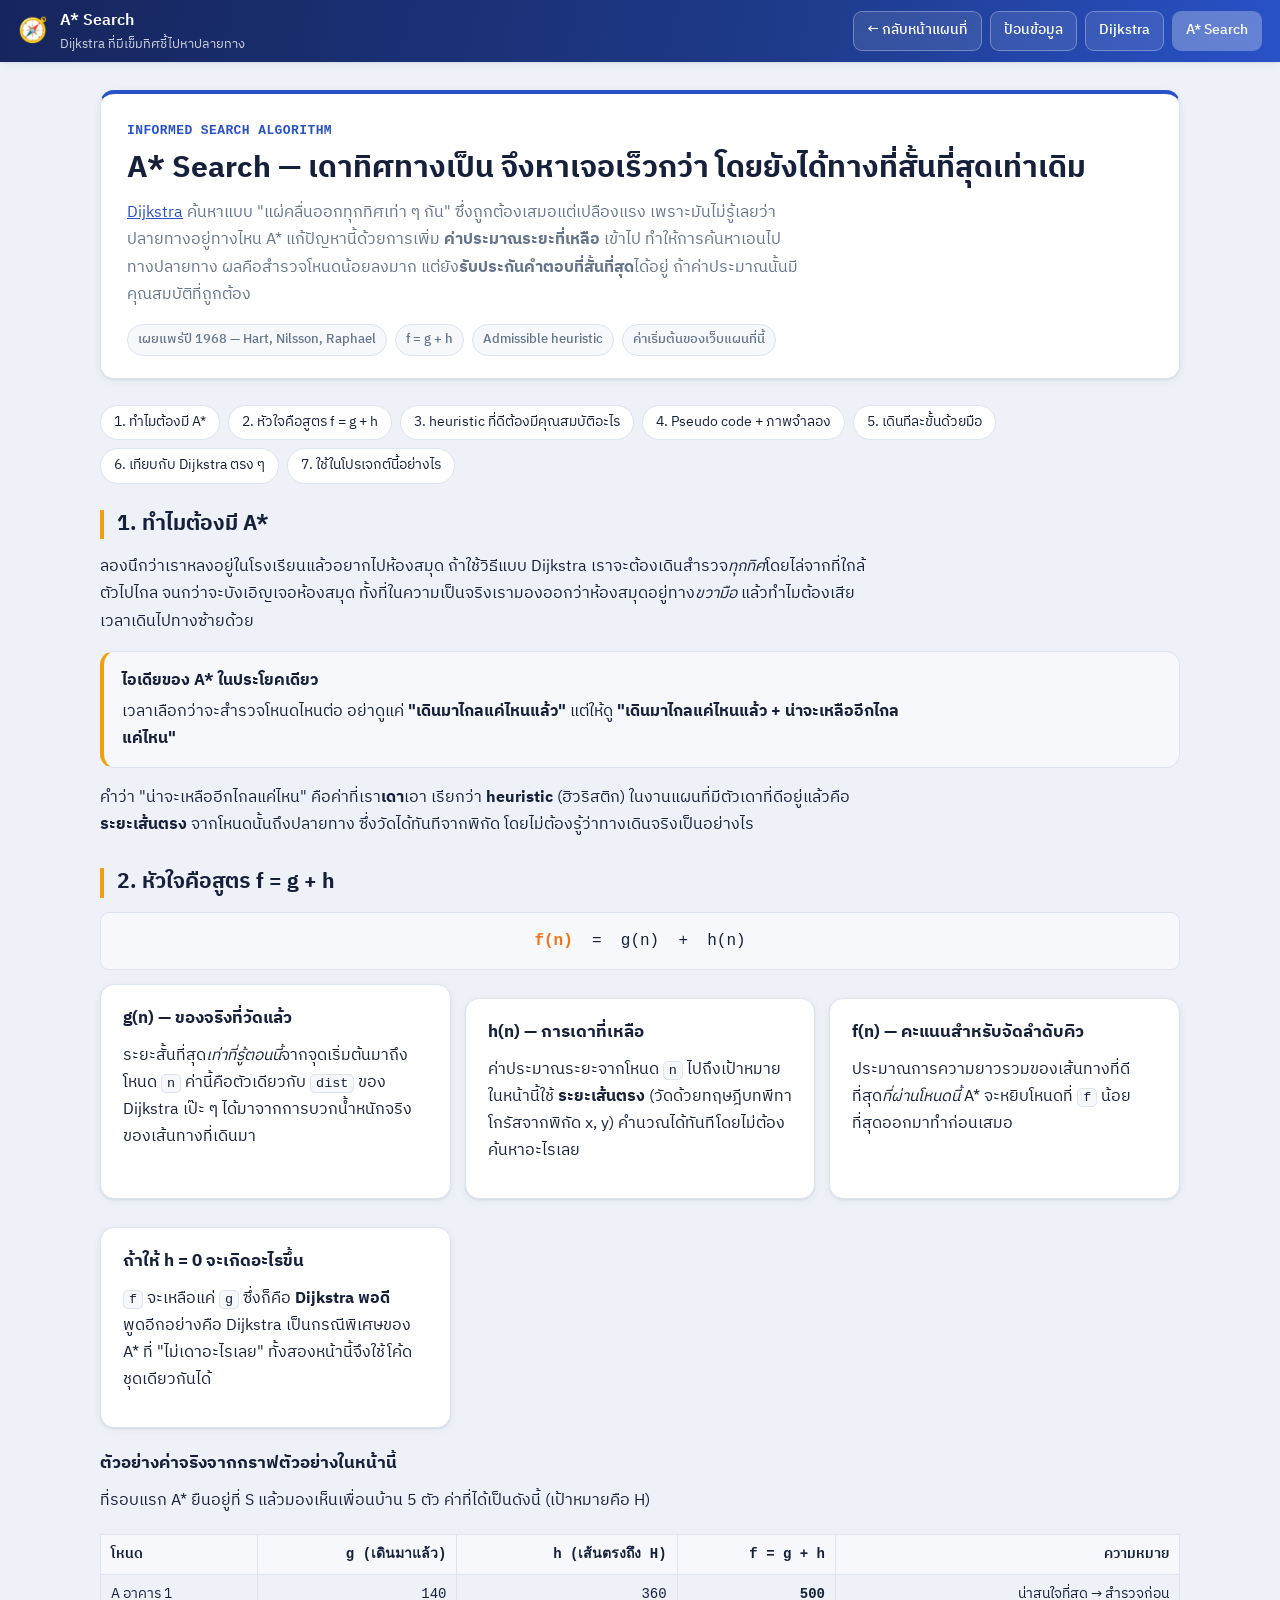
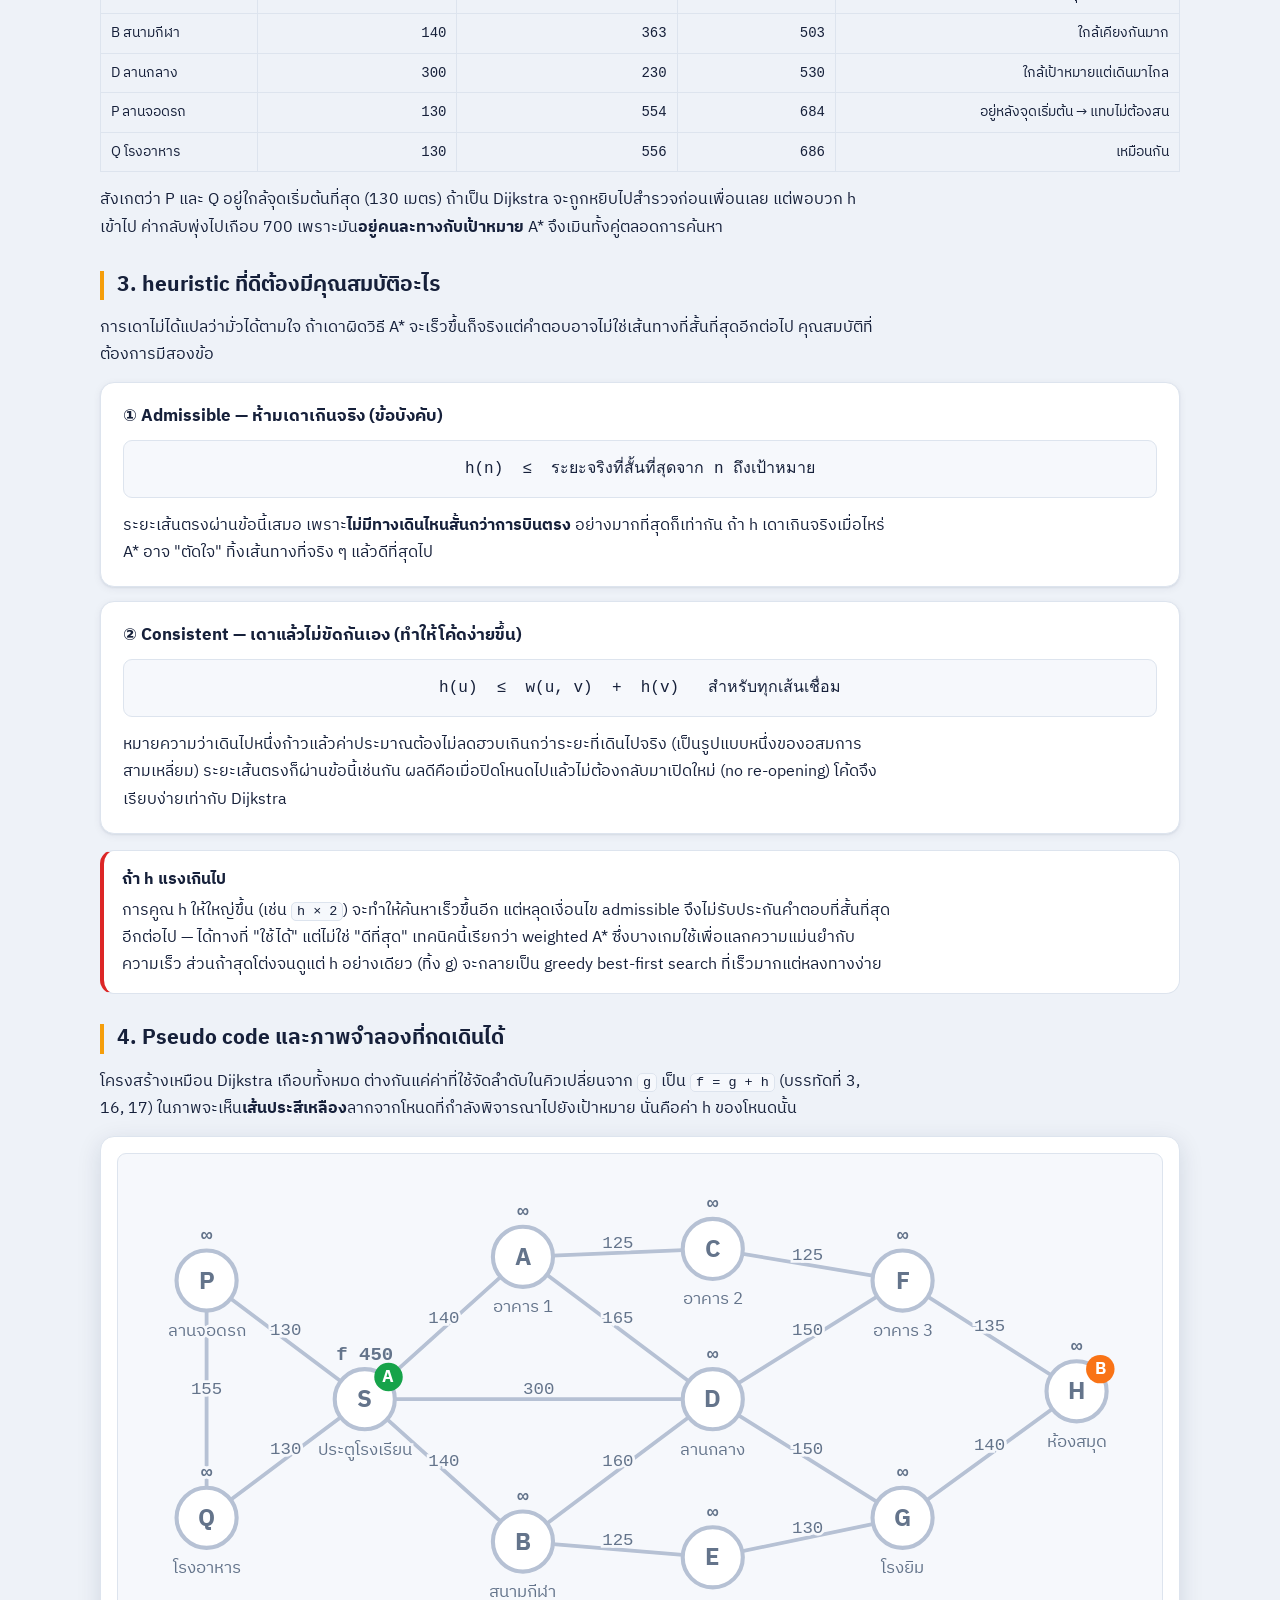
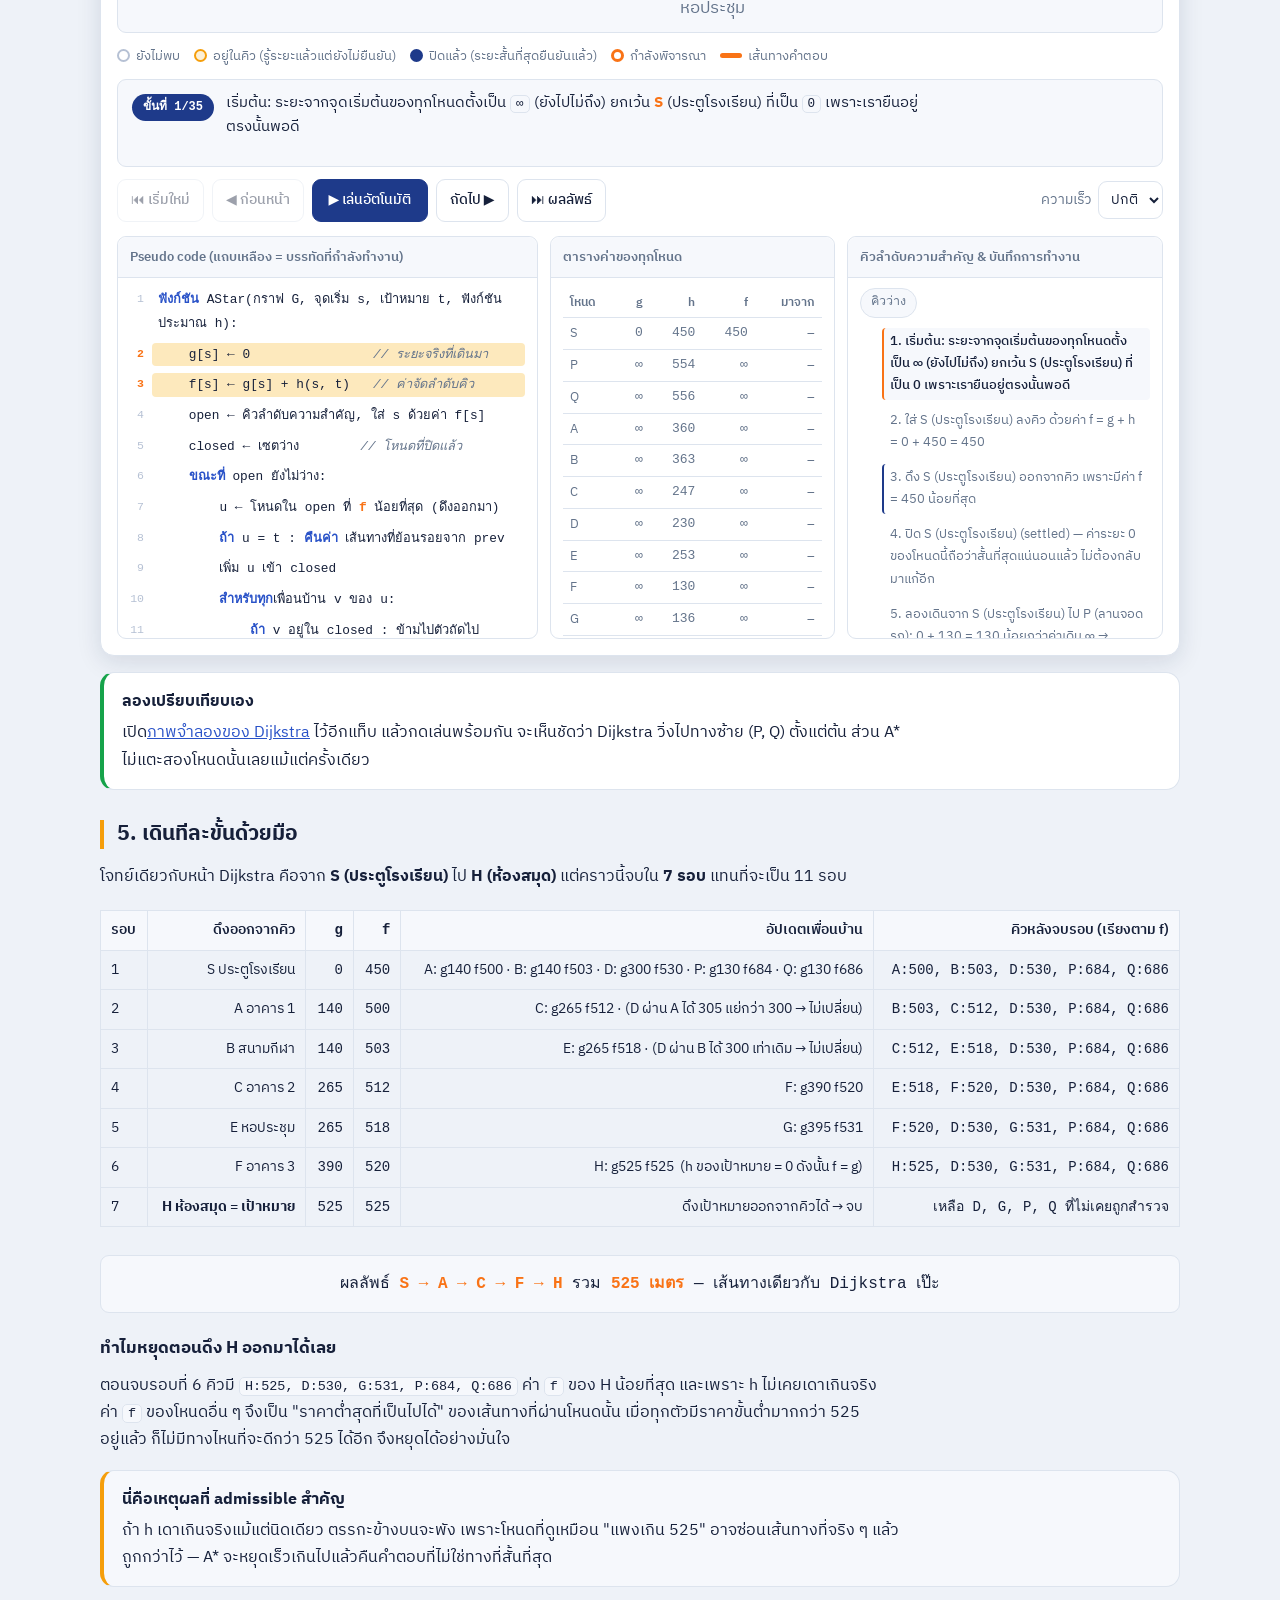
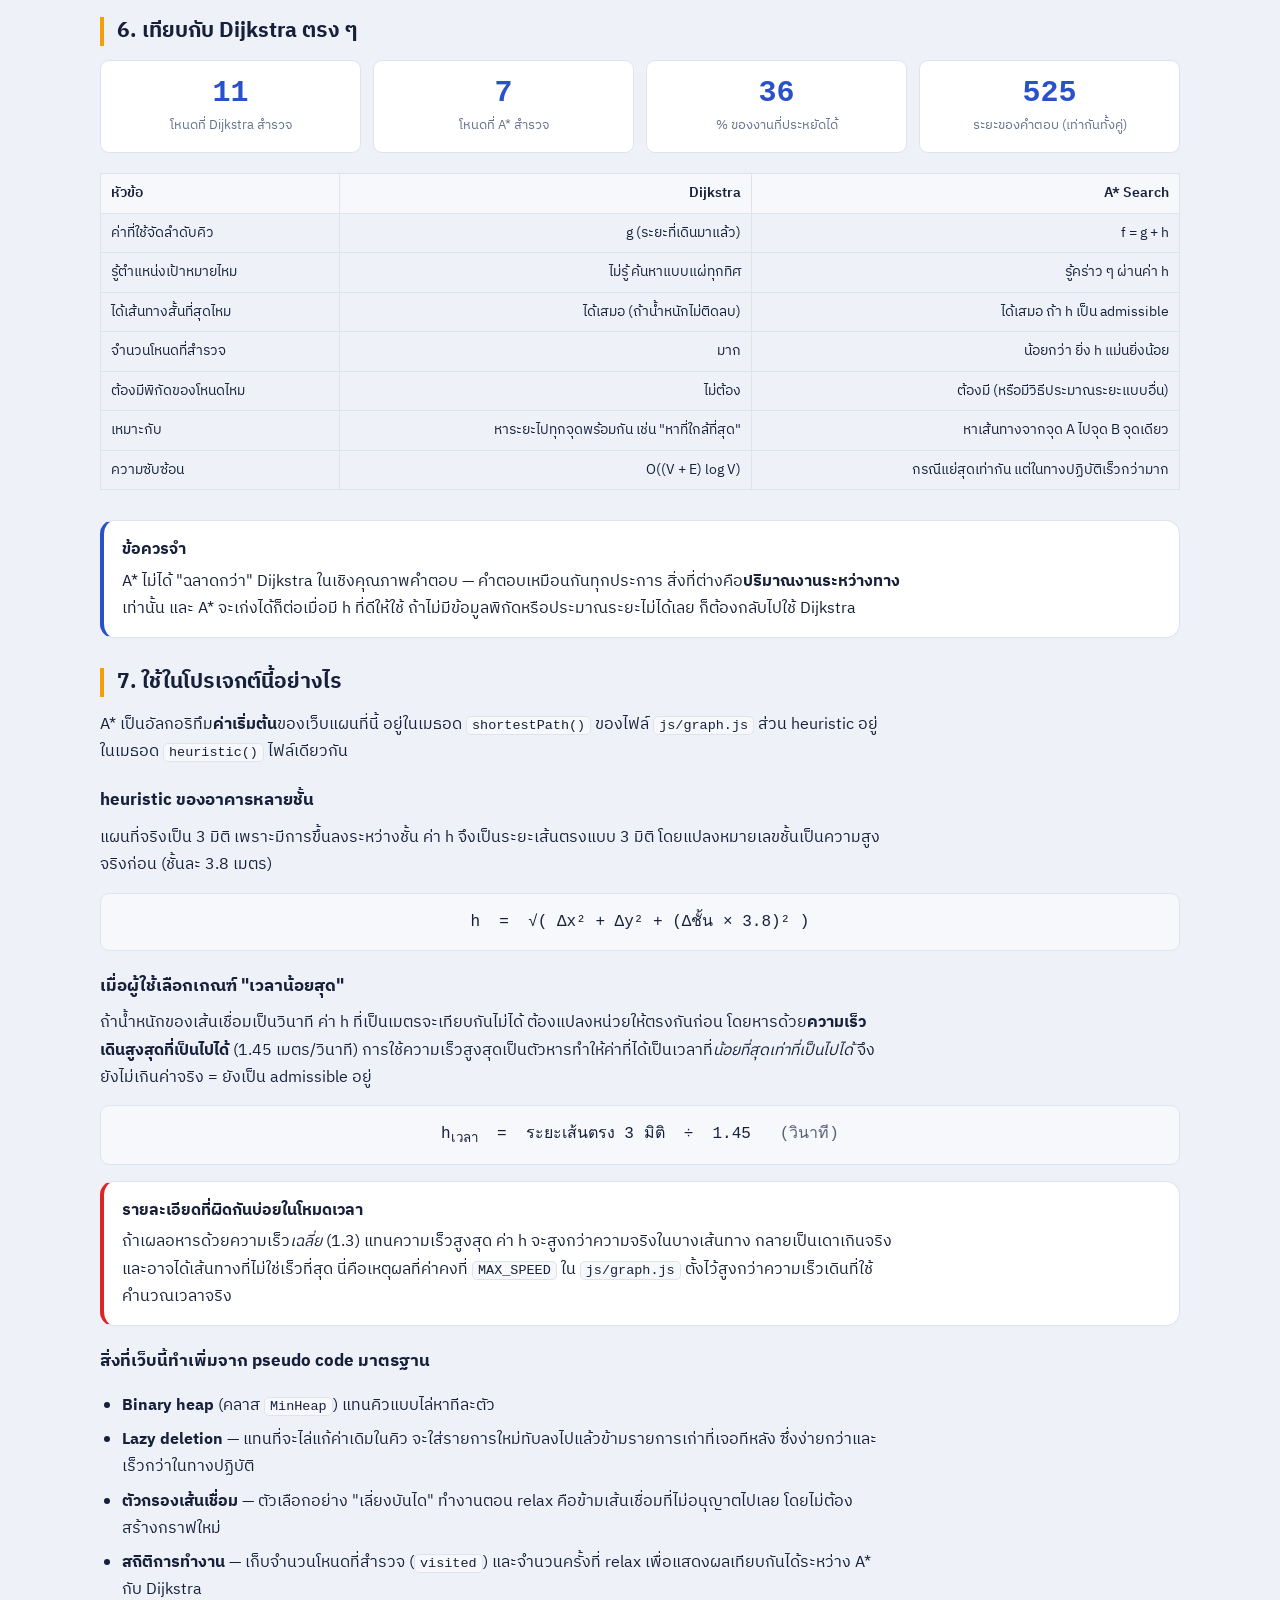
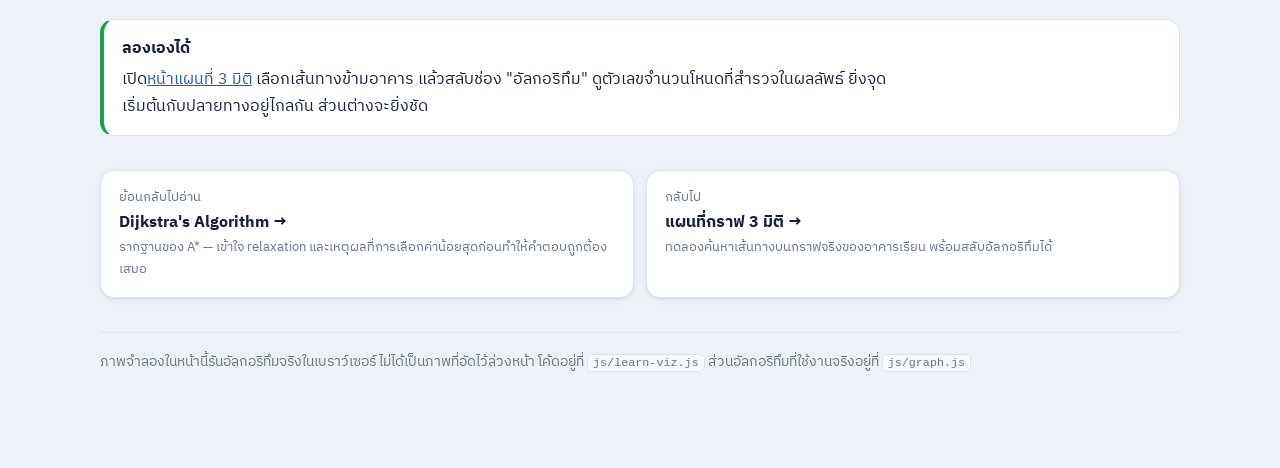
==== commit c306dbe9: "เพิ่มหน้าสอนป้อนข้อมูล JSON พร้อมช่องแก้ไขที่วาดภาพ 3 มิติให้ทันที หน้าใหม่ data-editor.html อธิบายว" ====
--- a/astar.html
+++ b/astar.html
@@ -24,6 +24,7 @@
   </div>
   <nav class="topbar-actions">
     <a href="index.html">← กลับหน้าแผนที่</a>
+    <a href="data-editor.html">ป้อนข้อมูล</a>
     <a href="dijkstra.html">Dijkstra</a>
     <a href="astar.html" class="is-current">A* Search</a>
   </nav>
